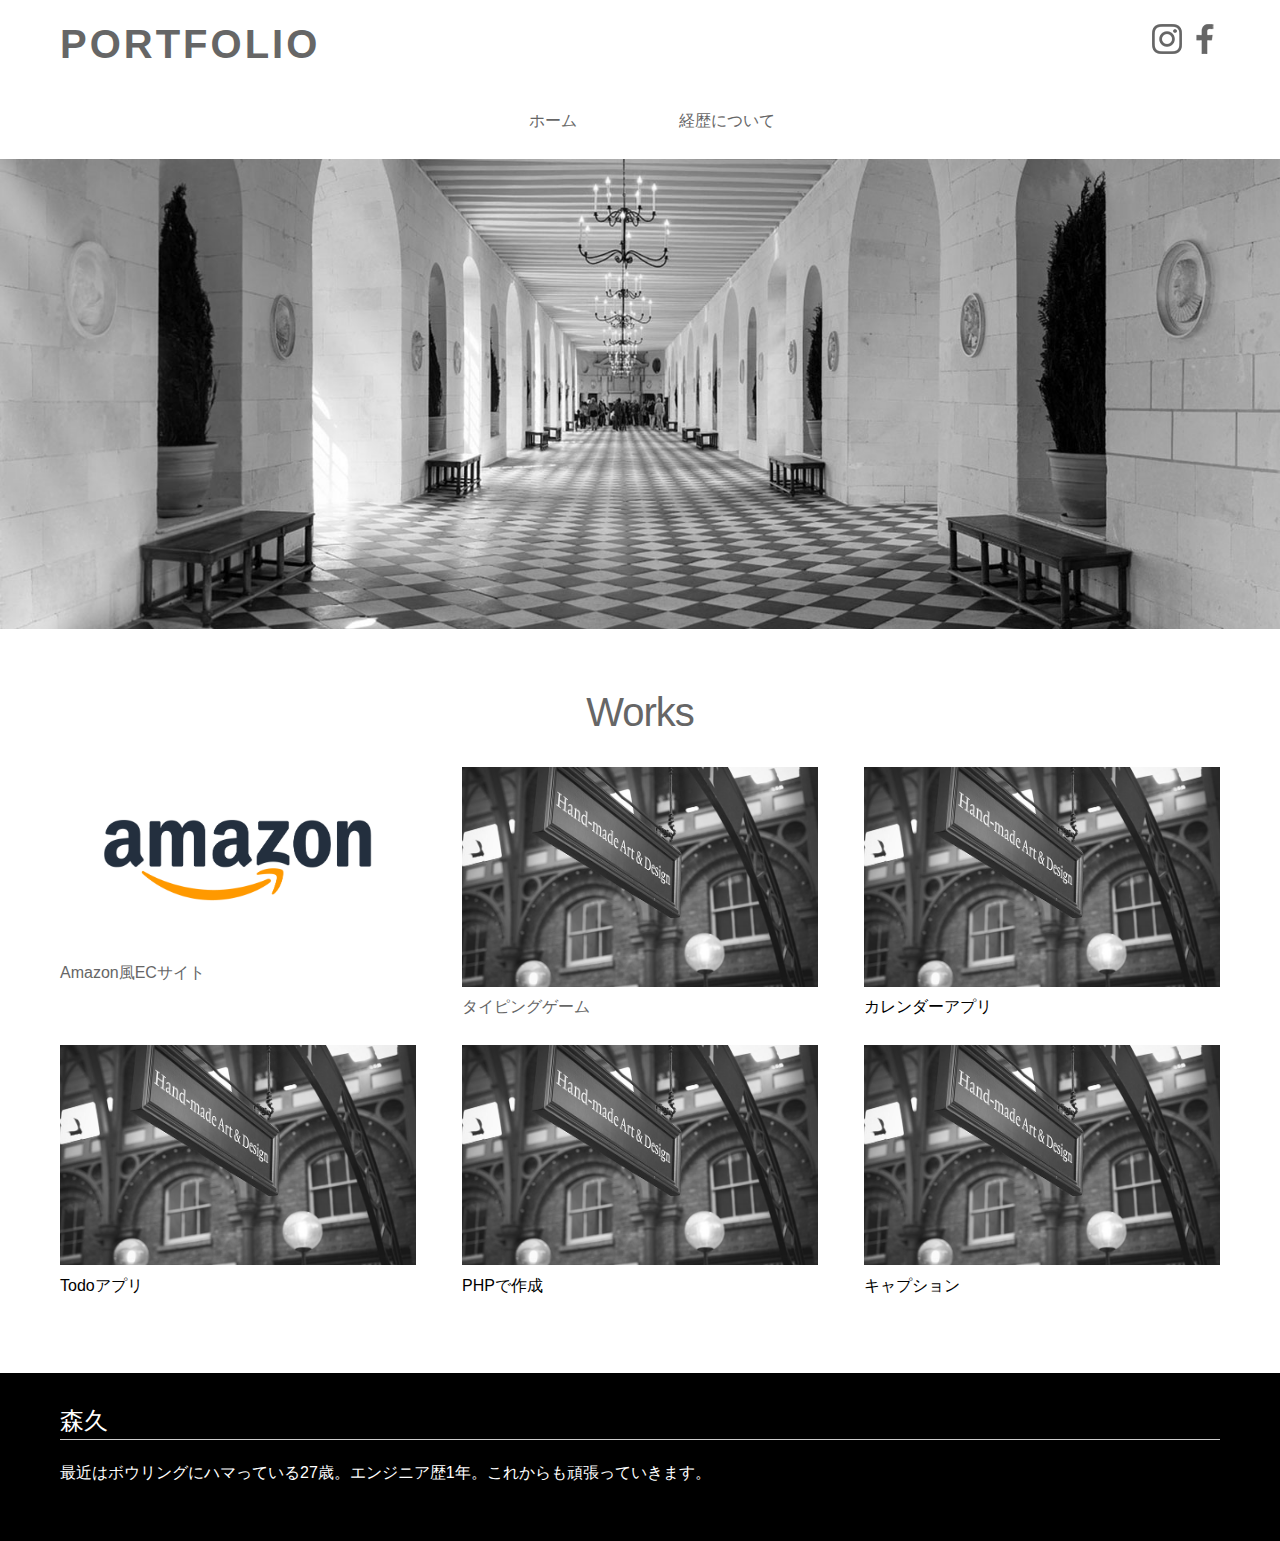
==== portfolio/index.html @ d7ff8f7d "階層整理" ====
<!doctype html>
<html lang="ja">
<head>
<meta charset="UTF-8">
<meta name="viewport" content="width=device-width, initial-scale=1">
    <title>ポートフォリオサイト</title>
<link rel="stylesheet" media="all" href="css/ress.min.css" />
<link rel="stylesheet" media="all" href="css/style.css" />
<script src="js/jquery-2.1.4.min.js"></script>
<script src="js/style.js"></script>

<!-- Favicon -->
<link rel="icon" type="image/png" href="img/favicon.png">
</head>
<body>
<header>    
<div class="container">
    <div class="row">
        <div class="col span-12">
            <div class="head">
                <h1><a href="index.html">PORTFOLIO</a></h1>
                <div class="snsbox">
                    <img src="img/in-icon.png" alt="Instagram">
                    <img src="img/fb-icon.png" alt="Facebook">
                </div>
            </div>
        </div>
    </div>
    <div class="row">
        <div class="col span-12">
            <nav>
                <div id="open"></div>
                <div id="close"></div>   
                <div id="navi">
                    <ul>
                        <li><a href="index.html">ホーム</a></li>
                        <li><a href="subpage.html">経歴について</a></li>
                    </ul>
                </div>
            </nav>
        </div>
    </div>
</div>
</header>
    <div class="mainimg">
        <img src="img/mainimg.jpg" alt="メイン画像">
    </div>
<main>
<section>
    <div class="container">
	    <h2 class="catch">Works</h2>
    <div class="row">
	    <div class="col span-4">
            <figure>
                <a href="https://product3.herokuapp.com/" target="_blank">
                    <img src="img/amazon_logo.png" alt="画像">
                    <figcaption class="works">Amazon風ECサイト</figcaption>
                </a>
            </figure>
	    </div>
        <div class="col span-4">
            <figure>
                <a href="https://morihisashi.github.io/typinggame/" target="_blank">
                    <img src="img/catch.jpg" alt="画像">
                    <figcaption class="works">タイピングゲーム</figcaption>
                </a>
            </figure>
        </div>
        <div class="col span-4">
            <figure>
                <img src="img/catch.jpg" alt="画像">
                <figcaption>カレンダーアプリ</figcaption>
            </figure>
        </div>
    </div>    
    <div class="row">
        <div class="col span-4">
            <figure>
                <img src="img/catch.jpg" alt="画像">
                <figcaption>Todoアプリ</figcaption>
            </figure>
	    </div>
        <div class="col span-4">
            <figure>
                <img src="img/catch.jpg" alt="画像">
                <figcaption>PHPで作成</figcaption>
            </figure>
        </div>
        <div class="col span-4">
            <figure>
                <img src="img/catch.jpg" alt="画像">
                <figcaption>キャプション</figcaption>
            </figure>
	    </div>
    </div> 
    </div>
</section>
</main>
<footer>
    <div class="container">
        <div class="row">
            <div class="col span-12">
                <h5>森久</h5>
                <p>最近はボウリングにハマっている27歳。エンジニア歴1年。これからも頑張っていきます。</p>
            </div>
        </div>
    </div>
</footer>
<p id="pagetop"><a href="#">TOP</a></p>    
</body>
</html>
---- portfolio/css/ress.min.css ----
/*!
 * ress.css • v1.2.2
 * MIT License
 * github.com/filipelinhares/ress
 */html{box-sizing:border-box;overflow-y:scroll;-webkit-text-size-adjust:100%}*,:after,:before{background-repeat:no-repeat;box-sizing:inherit}:after,:before{text-decoration:inherit;vertical-align:inherit}*{padding:0;margin:0}audio:not([controls]){display:none;height:0}hr{overflow:visible}article,aside,details,figcaption,figure,footer,header,main,menu,nav,section,summary{display:block}summary{display:list-item}small{font-size:80%}[hidden],template{display:none}abbr[title]{border-bottom:1px dotted;text-decoration:none}a{background-color:transparent;-webkit-text-decoration-skip:objects}a:active,a:hover{outline-width:0}code,kbd,pre,samp{font-family:monospace,monospace}b,strong{font-weight:bolder}dfn{font-style:italic}mark{background-color:#ff0;color:#000}sub,sup{font-size:75%;line-height:0;position:relative;vertical-align:baseline}sub{bottom:-.25em}sup{top:-.5em}input{border-radius:0}[role=button],[type=button],[type=reset],[type=submit],button{cursor:pointer}[disabled]{cursor:default}[type=number]{width:auto}[type=search]{-webkit-appearance:textfield}[type=search]::-webkit-search-cancel-button,[type=search]::-webkit-search-decoration{-webkit-appearance:none}textarea{overflow:auto;resize:vertical}button,input,optgroup,select,textarea{font:inherit}optgroup{font-weight:700}button{overflow:visible}[type=button]::-moz-focus-inner,[type=reset]::-moz-focus-inner,[type=submit]::-moz-focus-inner,button::-moz-focus-inner{border-style:0;padding:0}[type=button]::-moz-focus-inner,[type=reset]::-moz-focus-inner,[type=submit]::-moz-focus-inner,button:-moz-focusring{outline:1px dotted ButtonText}[type=reset],[type=submit],button,html [type=button]{-webkit-appearance:button}button,select{text-transform:none}button,input,select,textarea{background-color:transparent;border-style:none;color:inherit}select{-moz-appearance:none;-webkit-appearance:none}select::-ms-expand{display:none}select::-ms-value{color:currentColor}legend{border:0;color:inherit;display:table;max-width:100%;white-space:normal}::-webkit-file-upload-button{-webkit-appearance:button;font:inherit}[type=search]{-webkit-appearance:textfield;outline-offset:-2px}img{border-style:none}progress{vertical-align:baseline}svg:not(:root){overflow:hidden}audio,canvas,progress,video{display:inline-block}@media screen{[hidden~=screen]{display:inherit}[hidden~=screen]:not(:active):not(:focus):not(:target){position:absolute!important;clip:rect(0 0 0 0)!important}}[aria-busy=true]{cursor:progress}[aria-controls]{cursor:pointer}[aria-disabled]{cursor:default}::-moz-selection{background-color:#b3d4fc;color:#000;text-shadow:none}::selection{background-color:#b3d4fc;color:#000;text-shadow:none}
---- portfolio/css/style.css ----
@charset "UTF-8";
@import url("grid.css");

img {
	max-width:100%;
	height: auto;/*高さ自動*/
}
a {
    display:block;
    color: #666;
    text-decoration-line: none;
}
a:hover { 
    color: #999;
}
a img:hover {
	opacity: 0.8;
}
.underline {
	border-bottom: 3px solid #000;
	padding-bottom: 0.5rem;
}
.center {
	text-align: center;
}

/*ヘッダー
-------------------------------------*/
.head {
	display: flex;
    flex-direction: row;
    padding: 1rem 0 0 0;
}

.head h1 { 
    padding: 1rem 0;
	font-weight: 700;
	letter-spacing: 3px;
}
.snsbox {
	margin-left: auto;
	font-size: 3.0rem;
	padding: 1rem 0 0 0;
}
nav ul {
	display: flex;
    flex-direction: row;
    justify-content: center;
    list-style: none;
	margin-bottom: 0.5rem;
}
nav li {
    display: block;
    flex: 0 0 15%;
}
nav li a {
    text-decoration: none;
    text-align: center;
}
nav a:hover {
    text-decoration: underline;
}
nav a {
    padding: 1rem;
}

@media screen and (min-width: 768px){
/* PC時はMENUボタンを非表示 */
#open,#close {
    display: none !important;
}

#navi {
    display: block !important;
}
}

@media screen and (max-width: 768px){
.head {
	flex-direction: column;
    text-align: left;
    margin-bottom: 20px;
}
.telbox {
	margin-left: 0;
	text-align: center;
}
.head #open,#close  {
    position: absolute;
    top: 28px;
    right: 12px;
    }
nav ul {
	flex-direction: column;
}

nav li {
	padding-top: 0;
	border-bottom: 1px solid #ccc;
	margin-bottom: 0;
}
/* スマホ時はMENUボタンを表示 */
#open {
    display: block;
    background: url(../img/button.png);
    background-repeat: no-repeat;
    background-size: contain;
    width: 50px;
    height: 50px;
    border: none;
    position: absolute;
    top: 20px;
    right: 12px;
}
#close  {
    display: block;
    background: url(../img/button2.png);
    background-repeat: no-repeat;
    background-size: contain;
    width: 50px;
    height: 50px;
    border: none;
    position: absolute;
    top: 20px;
    right: 12px;
}
/* スマホ時はメニューを非表示 */
#navi {
    display: none;
}
}

/*メイン画像
-------------------------------------*/
.mainimg img {
	width: 100vw;
}

/*メインコンテンツ
-------------------------------------*/
main {
    margin: 5rem 0 5rem 0;
}

/*キャッチタイトル
-------------------------------------*/
h2.catch {
	text-align: center;
	color: #666;
	font-size: 4.0rem;
	margin-bottom: 3rem;
}

/*フッター
-------------------------------------*/
footer {
    background-color: #000;
    padding: 3rem 0;
    color:#fff;
}
footer h5 {
    border-bottom: 1px solid #ccc;
}

/*ページトップへ戻るボタン
-------------------------------------*/
#pagetop {
    position: fixed;
    bottom: 15px;
    right: 15px;
}
#pagetop a {
    display: block;
    background: #666;
    color: #fff;
    width: 50px;
    padding: 10px 5px;
    text-align: center;
}
#pagetop a:hover {
    background: #999;
}
/*パンくずリスト
-----------------------------------*/
.breadcrumb {
    margin: 0 0 1em 0;
    padding: 0;	
}
.breadcrumb li {
    list-style-type: none;
}
.breadcrumb li a {
    display: inline-block;
    color: #959fa5;
}

/* Works 
------------------------------------*/
.works::after {
    position: absolute;
  bottom: -4px;
  left: 0;
  content: '';
  width: 100%;
  height: 2px;
  background: #333;
  transform: scale(0, 1);
  transform-origin: left top;
  transition: transform .3s;
}

.works:hover{
    background-color: aqua;
}
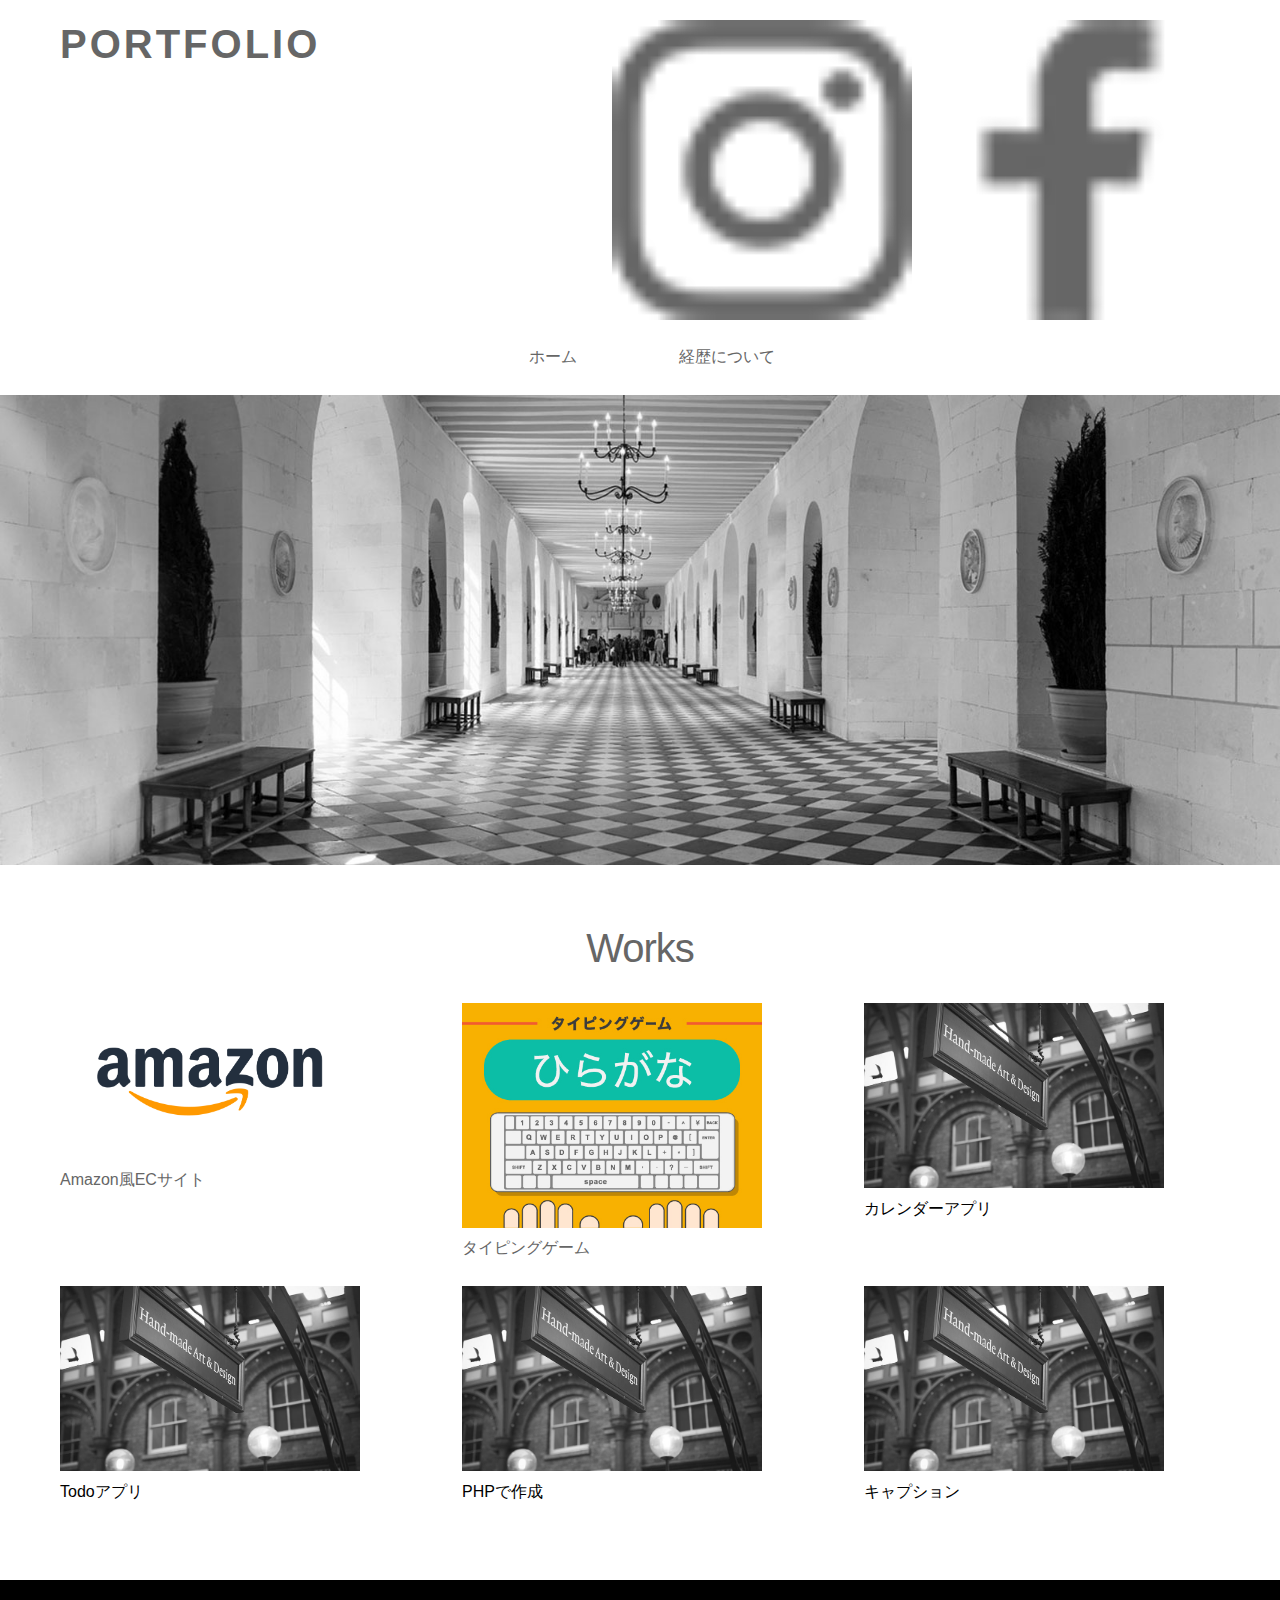
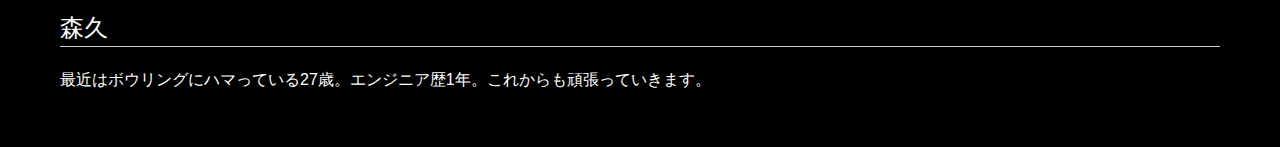
==== commit 06017fac: "Merge pull request #33 from morihisashi/developer" ====
--- a/portfolio/index.html
+++ b/portfolio/index.html
@@ -61,7 +61,7 @@
         <div class="col span-4">
             <figure>
                 <a href="https://morihisashi.github.io/typinggame/" target="_blank">
-                    <img src="img/catch.jpg" alt="画像">
+                    <img src="img/typinggame.jpg" alt="画像">
                     <figcaption class="works">タイピングゲーム</figcaption>
                 </a>
             </figure>
--- a/portfolio/css/style.css
+++ b/portfolio/css/style.css
@@ -2,7 +2,7 @@
 @import url("grid.css");
 
 img {
-	max-width:100%;
+	width:300px;
 	height: auto;/*高さ自動*/
 }
 a {
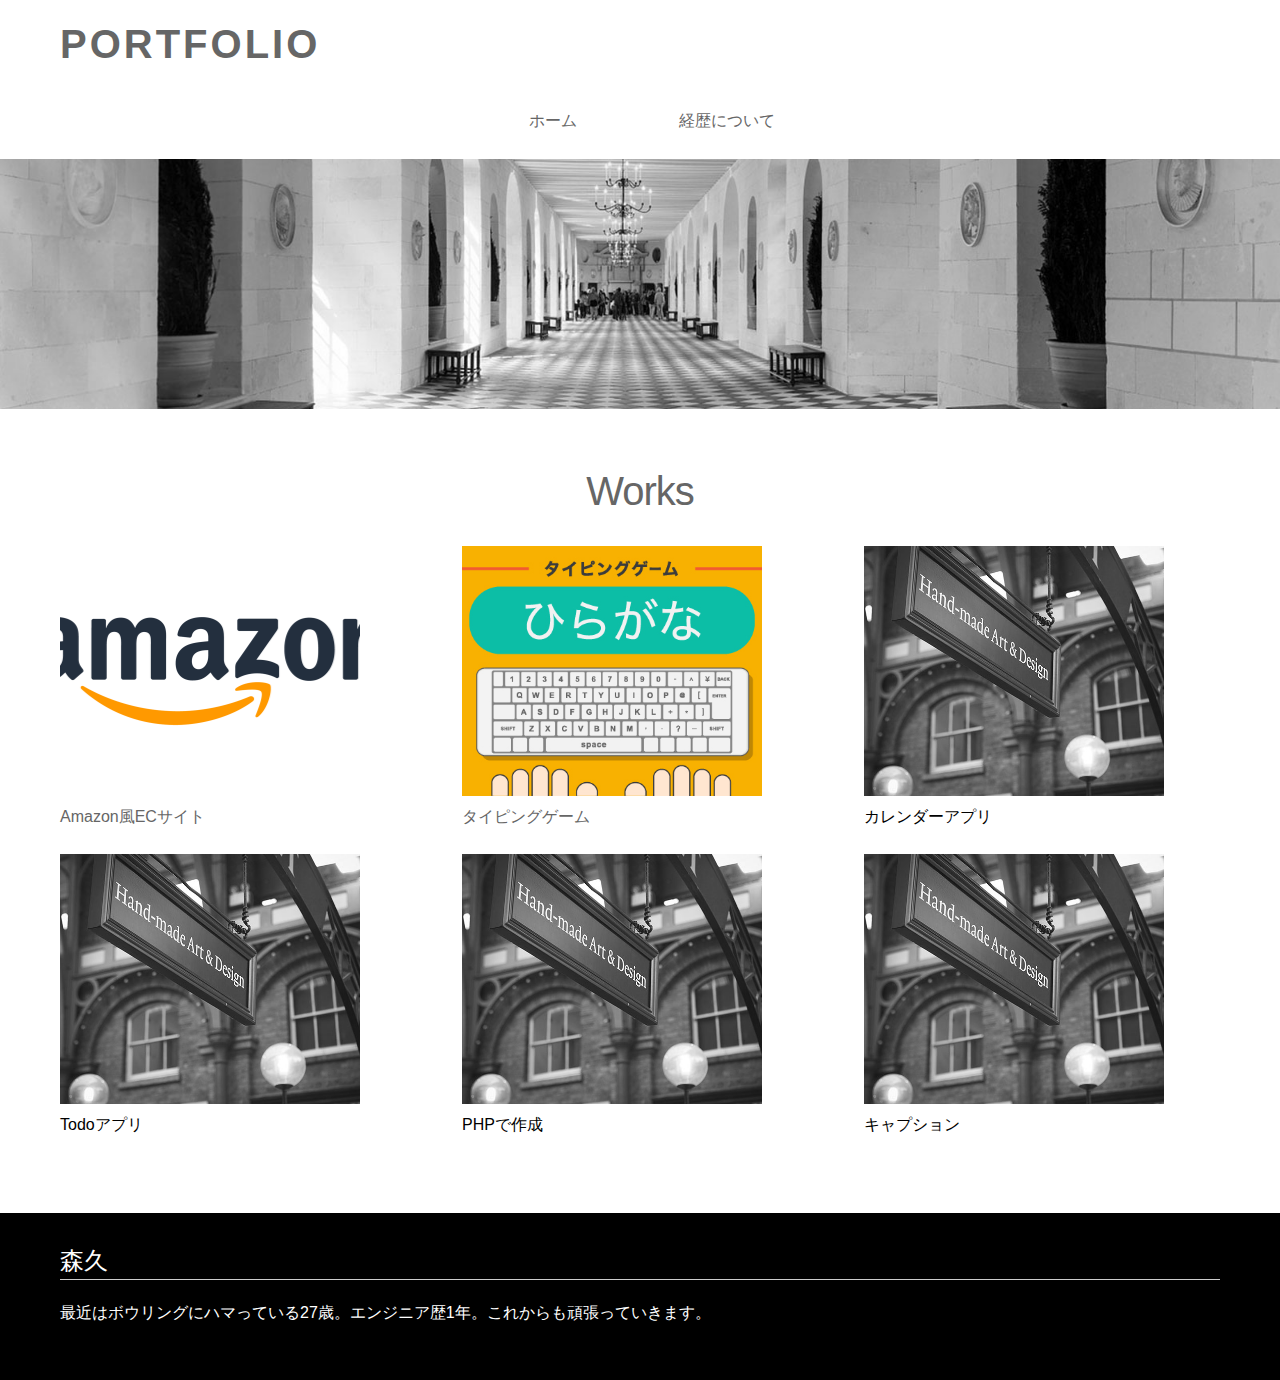
==== commit 2ff8af7b: "画像をトリミング" ====
--- a/portfolio/index.html
+++ b/portfolio/index.html
@@ -20,8 +20,7 @@
             <div class="head">
                 <h1><a href="index.html">PORTFOLIO</a></h1>
                 <div class="snsbox">
-                    <img src="img/in-icon.png" alt="Instagram">
-                    <img src="img/fb-icon.png" alt="Facebook">
+                    
                 </div>
             </div>
         </div>
--- a/portfolio/css/style.css
+++ b/portfolio/css/style.css
@@ -3,7 +3,8 @@
 
 img {
 	width:300px;
-	height: auto;/*高さ自動*/
+	height: 250px;
+    object-fit: cover;
 }
 a {
     display:block;
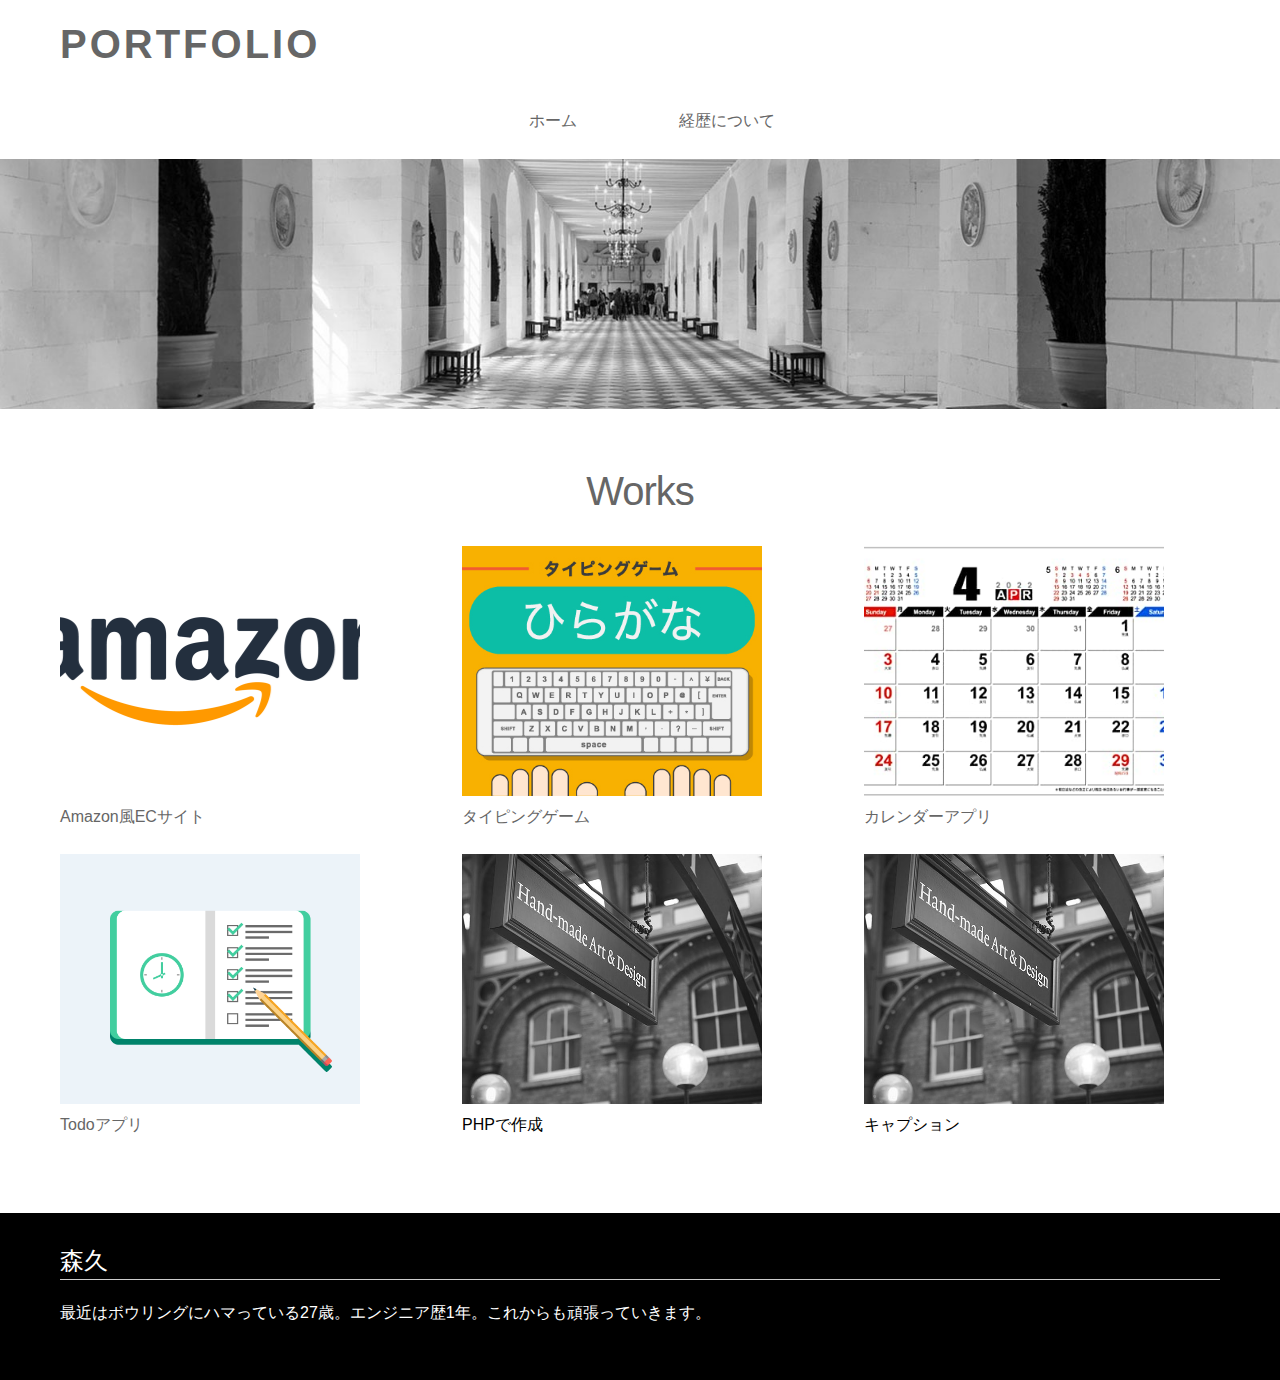
==== commit 83b66ad3: "画像変更" ====
--- a/portfolio/index.html
+++ b/portfolio/index.html
@@ -67,16 +67,20 @@
         </div>
         <div class="col span-4">
             <figure>
-                <img src="img/catch.jpg" alt="画像">
-                <figcaption>カレンダーアプリ</figcaption>
+                <a>
+                    <img src="img/カレンダー.jpg" alt="画像">
+                    <figcaption class="works">カレンダーアプリ</figcaption>
+                </a>
             </figure>
         </div>
     </div>    
     <div class="row">
         <div class="col span-4">
             <figure>
-                <img src="img/catch.jpg" alt="画像">
-                <figcaption>Todoアプリ</figcaption>
+                <a>
+                    <img src="img/todo.png" alt="画像">
+                    <figcaption class="works">Todoアプリ</figcaption>
+                </a>
             </figure>
 	    </div>
         <div class="col span-4">
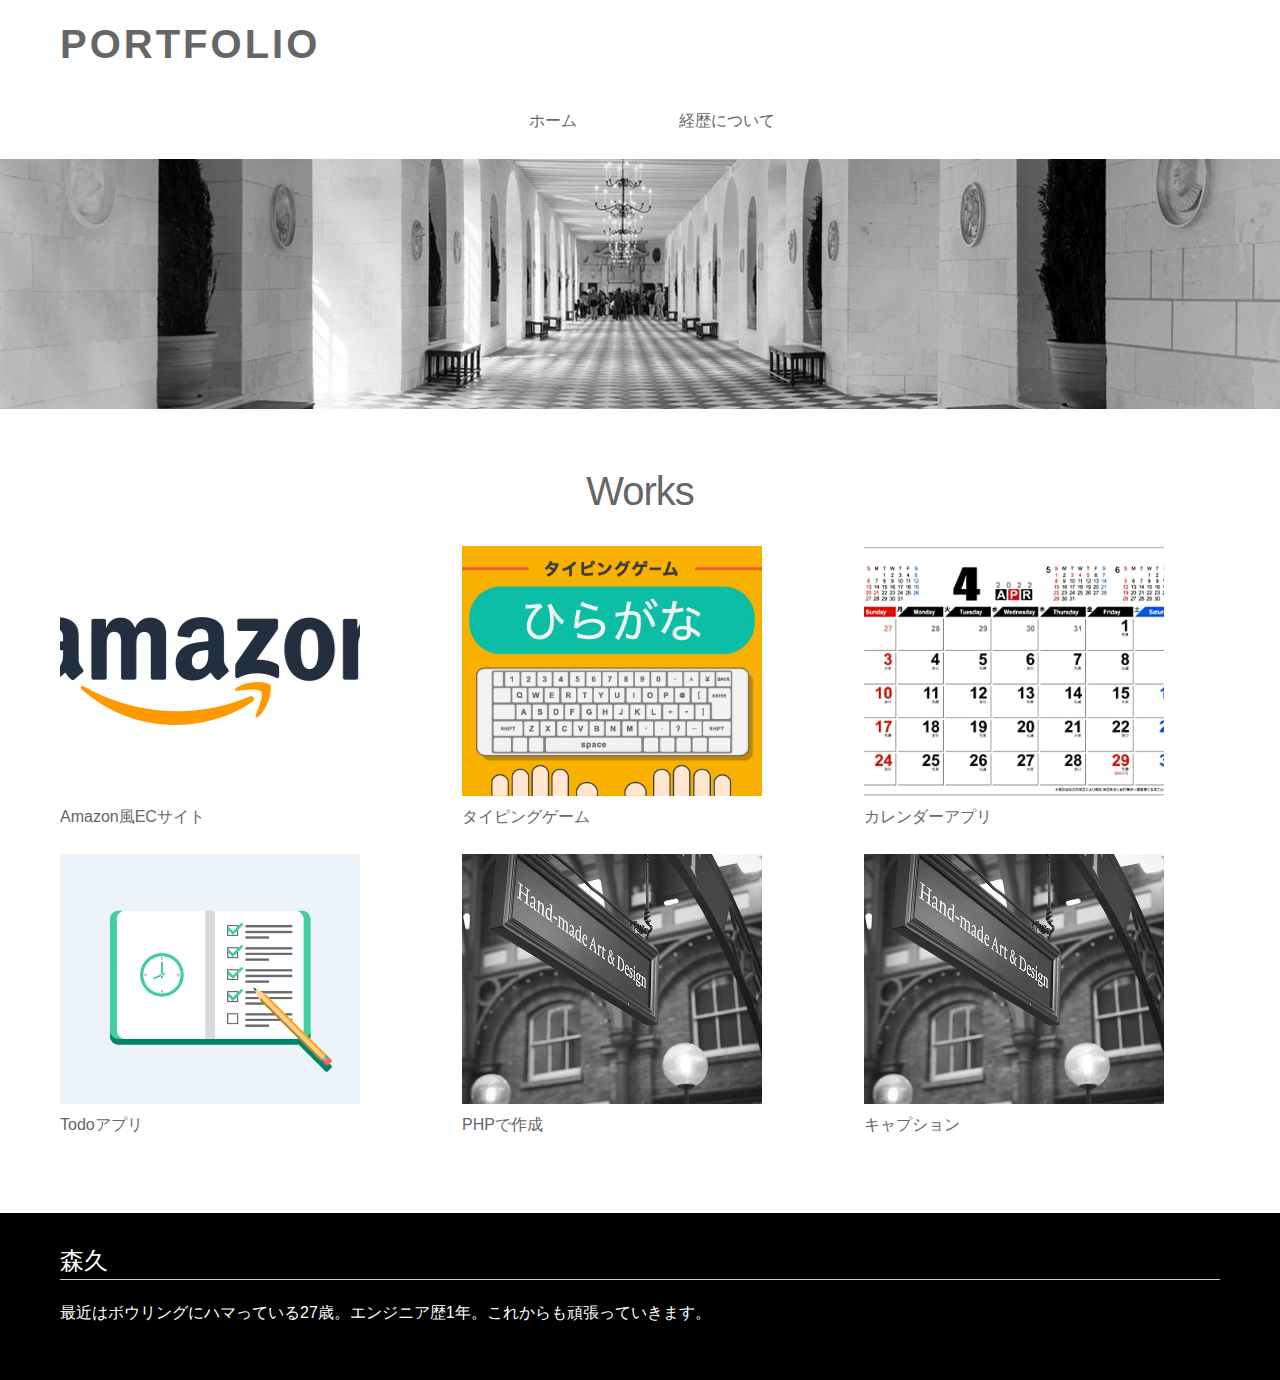
==== commit cb2afa91: "Merge pull request #38 from morihisashi/developer" ====
--- a/portfolio/index.html
+++ b/portfolio/index.html
@@ -85,14 +85,18 @@
 	    </div>
         <div class="col span-4">
             <figure>
-                <img src="img/catch.jpg" alt="画像">
-                <figcaption>PHPで作成</figcaption>
+                <a>
+                    <img src="img/catch.jpg" alt="画像">
+                    <figcaption>PHPで作成</figcaption>
+                </a>
             </figure>
         </div>
         <div class="col span-4">
             <figure>
-                <img src="img/catch.jpg" alt="画像">
-                <figcaption>キャプション</figcaption>
+                <a>
+                    <img src="img/catch.jpg" alt="画像">
+                    <figcaption>キャプション</figcaption>
+                </a>
             </figure>
 	    </div>
     </div> 
